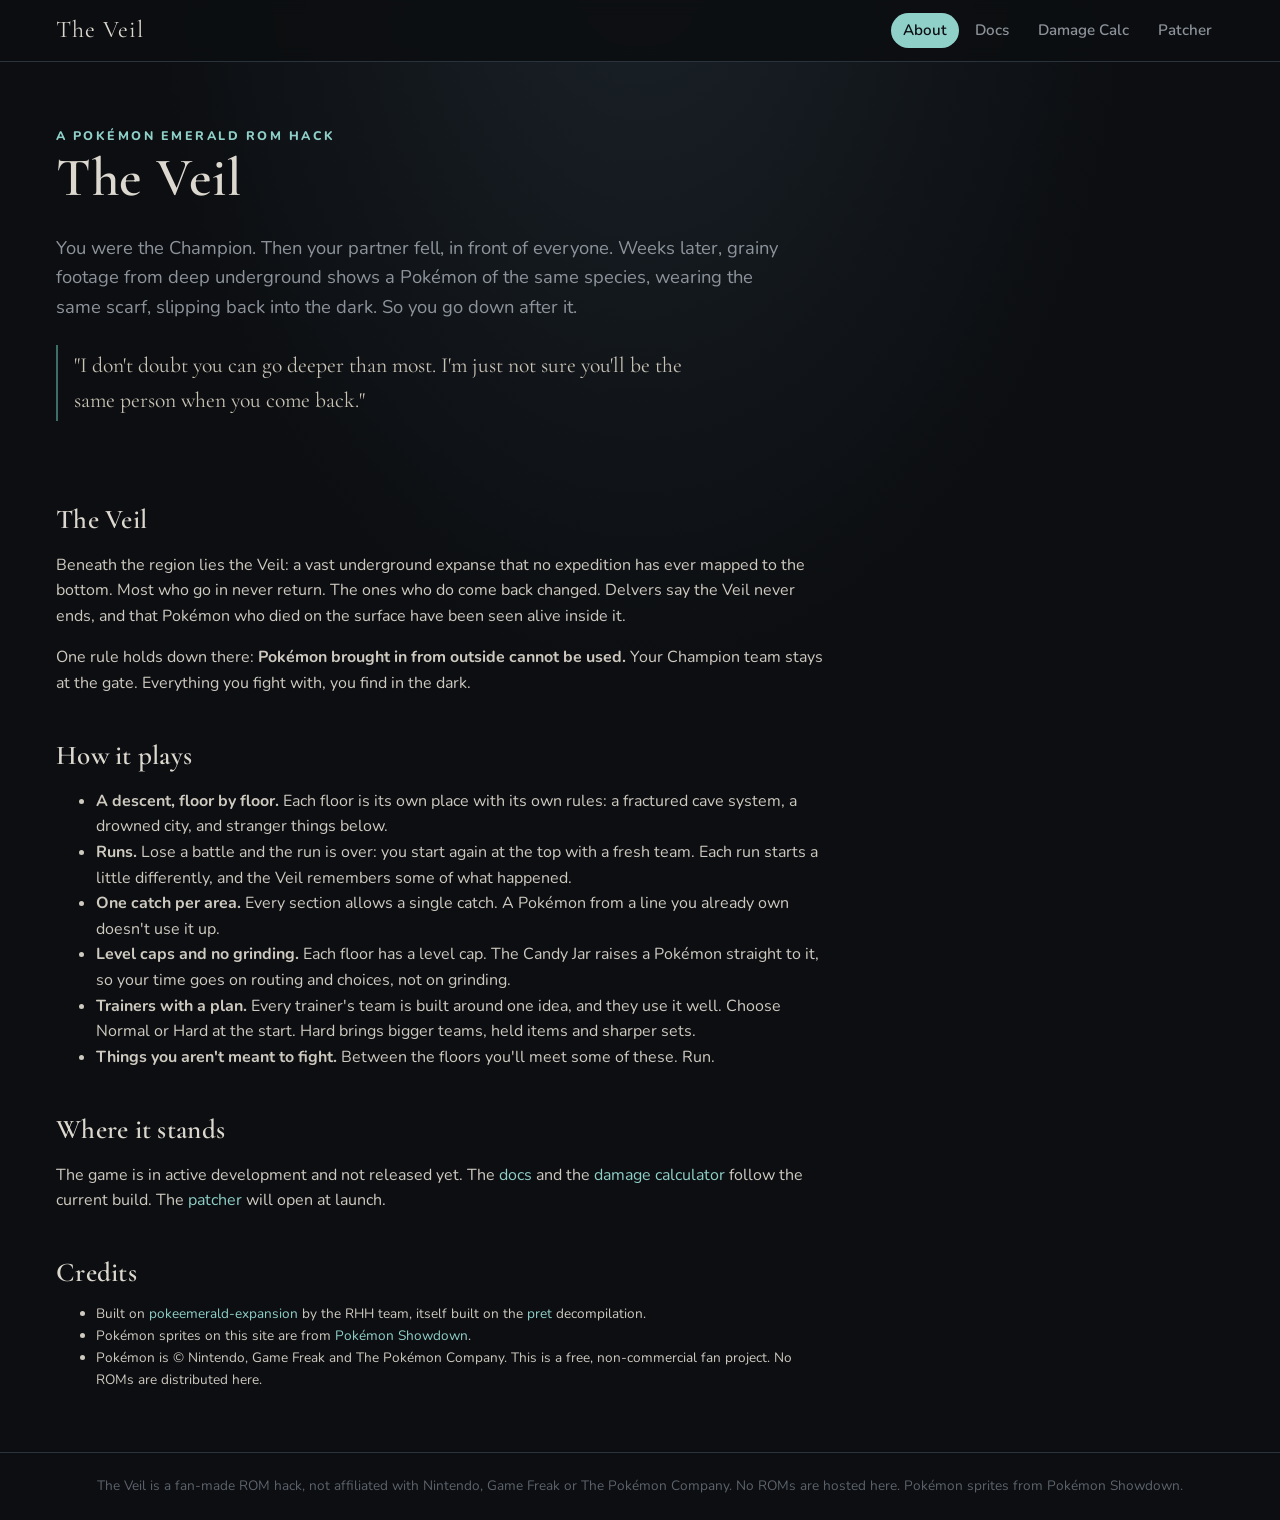
==== index.html @ f018500e "The Veil website: About, Docs, damage calculator, patcher (coming soon) A static site (no build step" ====
<!doctype html>
<html lang="en">
<head>
  <meta charset="utf-8">
  <meta name="viewport" content="width=device-width, initial-scale=1">
  <title>{title} - About</title>
  <meta name="description" content="A Pokémon Emerald ROM hack: a fallen Champion descends into the Veil.">
  <link rel="preconnect" href="https://fonts.googleapis.com">
  <link rel="preconnect" href="https://fonts.gstatic.com" crossorigin>
  <link href="https://fonts.googleapis.com/css2?family=Cormorant+Garamond:wght@500;600&family=JetBrains+Mono&family=Nunito:wght@400;600;700;800&display=swap" rel="stylesheet">
  <link rel="stylesheet" href="assets/style.css">
  <script src="assets/site.js" defer></script>
</head>
<body>
<main>
  <section class="hero">
    <div class="kicker">A Pokémon Emerald ROM hack</div>
    <h1 data-title>The Veil</h1>
    <p class="lead">You were the Champion. Then your partner fell, in front of everyone. Weeks later, grainy footage
      from deep underground shows a Pokémon of the same species, wearing the same scarf, slipping back into the
      dark. So you go down after it.</p>
    <p class="quote">"I don't doubt you can go deeper than most. I'm just not sure you'll be the same person when you
      come back."</p>
  </section>

  <div class="prose">
    <h2>The Veil</h2>
    <p>Beneath the region lies the Veil: a vast underground expanse that no expedition has ever mapped to the bottom.
      Most who go in never return. The ones who do come back changed. Delvers say the Veil never ends, and that
      Pokémon who died on the surface have been seen alive inside it.</p>
    <p>One rule holds down there: <strong>Pokémon brought in from outside cannot be used.</strong> Your Champion
      team stays at the gate. Everything you fight with, you find in the dark.</p>

    <h2>How it plays</h2>
    <ul>
      <li><strong>A descent, floor by floor.</strong> Each floor is its own place with its own rules: a fractured
        cave system, a drowned city, and stranger things below.</li>
      <li><strong>Runs.</strong> Lose a battle and the run is over: you start again at the top with a fresh
        team. Each run starts a little differently, and the Veil remembers some of what happened.</li>
      <li><strong>One catch per area.</strong> Every section allows a single catch. A Pokémon from a line you
        already own doesn't use it up.</li>
      <li><strong>Level caps and no grinding.</strong> Each floor has a level cap. The Candy Jar raises a Pokémon
        straight to it, so your time goes on routing and choices, not on grinding.</li>
      <li><strong>Trainers with a plan.</strong> Every trainer's team is built around one idea, and they use it
        well. Choose Normal or Hard at the start. Hard brings bigger teams, held items and sharper sets.</li>
      <li><strong>Things you aren't meant to fight.</strong> Between the floors you'll meet some of these. Run.</li>
    </ul>

    <h2>Where it stands</h2>
    <p>The game is in active development and not released yet. The <a href="docs.html">docs</a> and the
      <a href="calc.html">damage calculator</a> follow the current build. The <a href="patcher.html">patcher</a>
      will open at launch.</p>

    <h2>Credits</h2>
    <ul class="small">
      <li>Built on <a href="https://github.com/rh-hideout/pokeemerald-expansion">pokeemerald-expansion</a> by
        the RHH team, itself built on the <a href="https://github.com/pret/pokeemerald">pret</a> decompilation.</li>
      <li>Pokémon sprites on this site are from <a href="https://play.pokemonshowdown.com">Pokémon Showdown</a>.</li>
      <li>Pokémon is © Nintendo, Game Freak and The Pokémon Company. This is a free, non-commercial fan project.
        No ROMs are distributed here.</li>
    </ul>
  </div>
</main>
</body>
</html>
---- assets/style.css ----
/* The Veil - site styles. One dark theme: the game lives underground. */
:root {
  --bg: #0c0e11;
  --bg-2: #12161b;
  --panel: #171c22;
  --panel-2: #1d232b;
  --line: #2a323c;
  --text: #dcd8cf;
  --muted: #8d939b;
  --faint: #5c636c;
  --accent: #8fd0c9;
  --accent-dim: #3e6e6a;
  --gold: #d7b46a;
  --bad: #d77a6f;
  --good: #8fc98b;
  --radius: 10px;
  --font: "Nunito", system-ui, -apple-system, "Segoe UI", sans-serif;
  --display: "Cormorant Garamond", Georgia, serif;
  --mono: "JetBrains Mono", ui-monospace, Consolas, monospace;
  color-scheme: dark;
}

* { box-sizing: border-box; }
html { -webkit-text-size-adjust: 100%; }
body {
  margin: 0;
  background: radial-gradient(ellipse at 50% -10%, #1a2229 0%, var(--bg) 55%) fixed, var(--bg);
  color: var(--text);
  font: 16px/1.6 var(--font);
  min-height: 100vh;
  display: flex;
  flex-direction: column;
}
a { color: var(--accent); text-decoration: none; }
a:hover { text-decoration: underline; }
h1, h2, h3 { font-family: var(--display); font-weight: 600; letter-spacing: .01em; line-height: 1.2; }
h1 { font-size: clamp(2.2rem, 6vw, 3.4rem); margin: 0 0 .4em; }
h2 { font-size: 1.7rem; margin: 1.6em 0 .5em; }
h3 { font-size: 1.25rem; margin: 1.2em 0 .4em; }
code, .mono { font-family: var(--mono); font-size: .9em; }
hr { border: 0; border-top: 1px solid var(--line); margin: 2rem 0; }

/* ------------------------------------------------------------------ header / nav / footer */
.site-header {
  position: sticky; top: 0; z-index: 20;
  background: rgba(12, 14, 17, .88);
  backdrop-filter: blur(8px);
  border-bottom: 1px solid var(--line);
}
.site-header .inner {
  max-width: 1200px; margin: 0 auto; padding: .7rem 16px;
  display: flex; align-items: center; gap: 1.2rem; flex-wrap: wrap;
}
.brand { font-family: var(--display); font-size: 1.5rem; color: var(--text); letter-spacing: .04em; }
.brand:hover { text-decoration: none; color: var(--accent); }
.nav { display: flex; gap: .3rem; flex-wrap: wrap; margin-left: auto; }
.nav a {
  color: var(--muted); padding: .35rem .75rem; border-radius: 999px; font-weight: 600; font-size: .95rem;
}
.nav a:hover { color: var(--text); background: var(--panel); text-decoration: none; }
.nav a.active { color: var(--bg); background: var(--accent); }
main { flex: 1; width: 100%; max-width: 1200px; margin: 0 auto; padding: 1.5rem 16px 3rem; }
.site-footer {
  border-top: 1px solid var(--line); color: var(--faint); font-size: .85rem;
  padding: 1.4rem 16px; text-align: center;
}

/* ------------------------------------------------------------------ building blocks */
.panel {
  background: var(--panel); border: 1px solid var(--line); border-radius: var(--radius); padding: 1rem 1.1rem;
}
.muted { color: var(--muted); }
.plus { color: var(--good); } .minus { color: var(--bad); }
.small { font-size: .85rem; }
.lead { font-size: 1.15rem; color: var(--muted); max-width: 46rem; }
.prose { max-width: 48rem; }
.prose p, .prose li { color: #cfcac0; }
.grid { display: grid; gap: 1rem; }
.grid.cards { grid-template-columns: repeat(auto-fill, minmax(260px, 1fr)); }
.pill {
  display: inline-block; padding: .1rem .55rem; border-radius: 999px; font-size: .78rem; font-weight: 700;
  background: var(--panel-2); color: var(--muted); border: 1px solid var(--line);
}
.btn, button, select, input {
  font: inherit; color: var(--text); background: var(--panel-2); border: 1px solid var(--line);
  border-radius: 8px; padding: .45rem .7rem;
}
button, .btn { cursor: pointer; font-weight: 600; }
button:hover, .btn:hover { border-color: var(--accent-dim); text-decoration: none; }
button.primary, .btn.primary { background: var(--accent); color: var(--bg); border-color: var(--accent); }
button:disabled { opacity: .45; cursor: not-allowed; }
input[type=number] { width: 4.5rem; }
input:focus, select:focus, button:focus-visible { outline: 2px solid var(--accent-dim); outline-offset: 1px; }
label { font-size: .85rem; color: var(--muted); }

/* tabs */
.tabs { display: flex; gap: .4rem; flex-wrap: wrap; border-bottom: 1px solid var(--line); margin-bottom: 1.2rem; }
.tabs button {
  border: 0; border-bottom: 2px solid transparent; border-radius: 0; background: none; color: var(--muted);
  padding: .6rem .9rem;
}
.tabs button.on { color: var(--text); border-bottom-color: var(--accent); }
.seg { display: inline-flex; border: 1px solid var(--line); border-radius: 999px; overflow: hidden; }
.seg button { border: 0; border-radius: 0; background: none; color: var(--muted); padding: .35rem .9rem; }
.seg button.on { background: var(--accent); color: var(--bg); }
.toolbar { display: flex; gap: .8rem; align-items: center; flex-wrap: wrap; margin: 0 0 1rem; }

/* spoiler gate */
.gate {
  border: 1px dashed var(--line); border-radius: var(--radius); padding: 2rem 1rem; text-align: center;
  color: var(--muted);
}
.gate strong { color: var(--text); }

/* tables */
.table-wrap { overflow-x: auto; }
table { border-collapse: collapse; width: 100%; font-size: .92rem; }
th, td { text-align: left; padding: .4rem .55rem; border-bottom: 1px solid var(--line); vertical-align: top; }
th { color: var(--gold); font-weight: 700; font-size: .8rem; text-transform: uppercase; letter-spacing: .05em; }
tr:last-child td { border-bottom: 0; }
td.num, th.num { text-align: right; font-variant-numeric: tabular-nums; }

/* types */
.type {
  display: inline-block; min-width: 4.4em; text-align: center; padding: .05rem .4rem; border-radius: 5px;
  font-size: .72rem; font-weight: 800; letter-spacing: .04em; color: #111; text-transform: uppercase;
}
.t-NORMAL{background:#a8a77a}.t-FIRE{background:#ee8130}.t-WATER{background:#6390f0}.t-ELECTRIC{background:#f7d02c}
.t-GRASS{background:#7ac74c}.t-ICE{background:#96d9d6}.t-FIGHTING{background:#c22e28;color:#fff}
.t-POISON{background:#a33ea1;color:#fff}.t-GROUND{background:#e2bf65}.t-FLYING{background:#a98ff3}
.t-PSYCHIC{background:#f95587}.t-BUG{background:#a6b91a}.t-ROCK{background:#b6a136}.t-GHOST{background:#735797;color:#fff}
.t-DRAGON{background:#6f35fc;color:#fff}.t-DARK{background:#705746;color:#fff}.t-STEEL{background:#b7b7ce}
.t-FAIRY{background:#d685ad}.t-STELLAR{background:#40b5a5}.t-MYSTERY{background:#68a090}

/* trainer cards */
.place { margin: 1.6rem 0 .6rem; color: var(--gold); font-family: var(--display); font-size: 1.35rem; }
.trainer { margin-bottom: 1rem; }
.trainer-head { display: flex; align-items: baseline; gap: .6rem; flex-wrap: wrap; margin-bottom: .6rem; }
.trainer-head h3 { margin: 0; }
.team { display: grid; grid-template-columns: repeat(auto-fill, minmax(190px, 1fr)); gap: .6rem; }
.mon {
  background: var(--panel-2); border: 1px solid var(--line); border-radius: 8px; padding: .55rem .65rem;
  font-size: .86rem; position: relative;
}
.mon.added { border-color: var(--accent-dim); }
.mon .top { display: flex; gap: .5rem; align-items: center; }
.mon img { width: 48px; height: 48px; image-rendering: pixelated; flex: none; }
.mon .name { font-weight: 800; }
.mon ul { list-style: none; padding: 0; margin: .35rem 0 0; }
.mon li { display: flex; gap: .35rem; align-items: center; }
.mon .meta { color: var(--muted); font-size: .8rem; }
.mon .calc-link { position: absolute; top: .45rem; right: .55rem; font-size: .75rem; }

/* hero */
.hero { padding: 2.5rem 0 1rem; }
.hero .kicker { color: var(--accent); font-weight: 800; letter-spacing: .2em; text-transform: uppercase; font-size: .78rem; }
.quote {
  font-family: var(--display); font-size: 1.35rem; color: #c9c3b6; border-left: 2px solid var(--accent-dim);
  padding: .2rem 0 .2rem 1rem; margin: 1.5rem 0; max-width: 40rem;
}

/* calculator */
.calc { display: grid; grid-template-columns: 1fr; gap: 1rem; }
.calc > section { min-width: 0; }
.side select, .side input:not([type=checkbox]) { max-width: 100%; }
.side .row > select { min-width: 0; }
@media (min-width: 980px) { .calc { grid-template-columns: 1fr 1.15fr 1fr; } .calc .results { order: 0; } }
.side h2 { margin-top: 0; font-size: 1.35rem; }
.row { display: flex; gap: .5rem; align-items: center; flex-wrap: wrap; margin: .35rem 0; }
.row > label { min-width: 4.5rem; }
.field-grid { display: grid; grid-template-columns: repeat(auto-fill, minmax(150px, 1fr)); gap: .5rem; }
.stats { display: grid; grid-template-columns: 3.2rem 2.6rem 3.4rem 4rem 3rem; gap: .25rem .4rem; align-items: center; font-size: .85rem; }
.stats .h { color: var(--gold); font-size: .72rem; font-weight: 800; text-transform: uppercase; }
.stats input { width: 3.4rem; padding: .25rem .35rem; }
.stats select { padding: .25rem .2rem; }
.stats .plus { color: var(--good); } .stats .minus { color: var(--bad); }
.moves select { width: 100%; }
.result {
  display: block; width: 100%; text-align: left; background: var(--panel-2); border: 1px solid var(--line);
  border-radius: 8px; padding: .5rem .7rem; margin: .35rem 0; cursor: pointer; font-weight: 400;
}
.result.on { border-color: var(--accent); }
.result .mv { font-weight: 800; }
.result .pct { float: right; font-variant-numeric: tabular-nums; color: var(--accent); font-weight: 700; }
.result .ko { display: block; color: var(--muted); font-size: .82rem; }
.desc { font-family: var(--mono); font-size: .8rem; background: var(--bg-2); border: 1px solid var(--line); border-radius: 8px; padding: .6rem .7rem; white-space: pre-wrap; }
.hpbar { height: 6px; border-radius: 3px; background: var(--line); overflow: hidden; margin-top: .3rem; }
.hpbar span { display: block; height: 100%; background: var(--good); }
.sprite-lg { width: 96px; height: 96px; image-rendering: pixelated; }
.picker { max-height: 340px; overflow: auto; }

/* patcher */
.soon {
  text-align: center; padding: 3.5rem 1rem; border: 1px dashed var(--line); border-radius: var(--radius);
}
.soon .big { font-family: var(--display); font-size: 2.4rem; color: var(--accent); }

@media (max-width: 600px) {
  body { font-size: 15px; }
  .nav { margin-left: 0; }
  .stats { grid-template-columns: 2.8rem 2.4rem 3rem 3.6rem 2.6rem; }
}
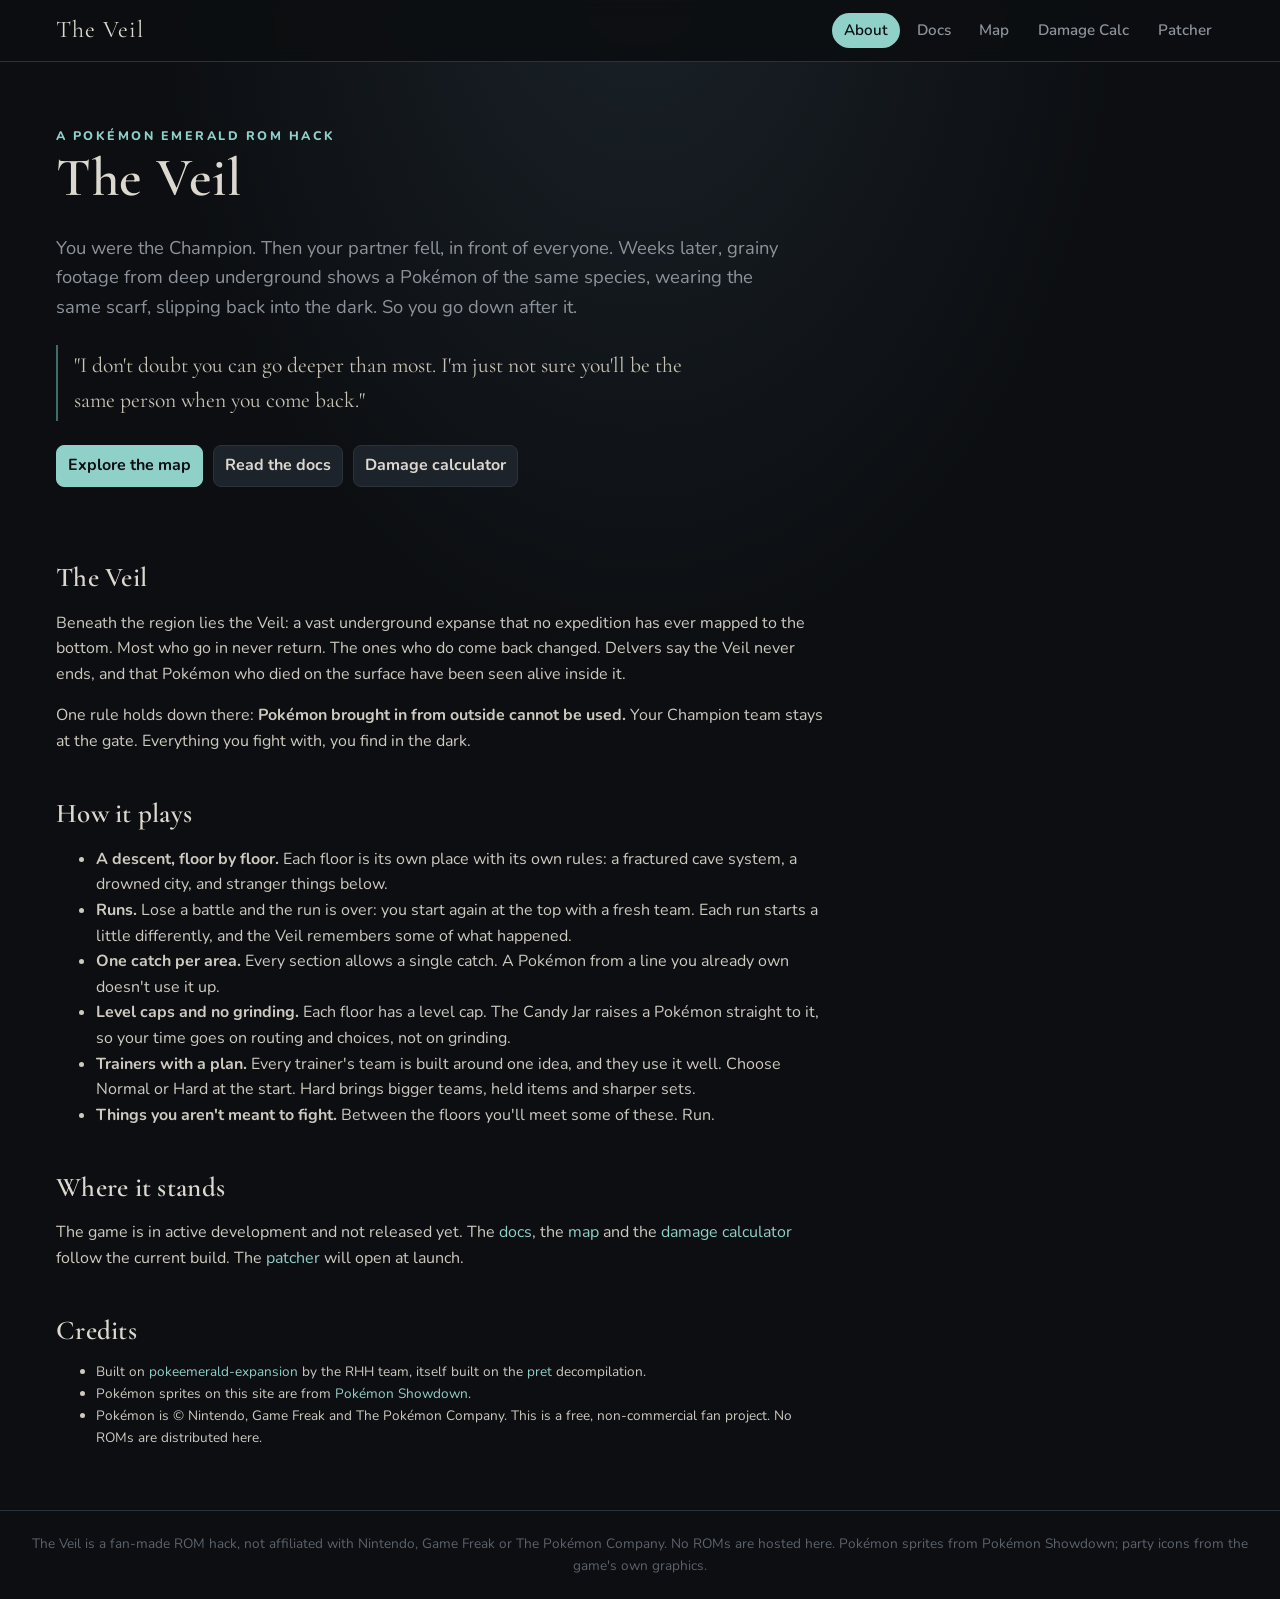
==== commit daef7169: "Map: click anything to see what it is; "Explore the map" on the About page; updates reach kept copie" ====
--- a/index.html
+++ b/index.html
@@ -8,8 +8,8 @@
   <link rel="preconnect" href="https://fonts.googleapis.com">
   <link rel="preconnect" href="https://fonts.gstatic.com" crossorigin>
   <link href="https://fonts.googleapis.com/css2?family=Cormorant+Garamond:wght@500;600&family=JetBrains+Mono&family=Nunito:wght@400;600;700;800&display=swap" rel="stylesheet">
-  <link rel="stylesheet" href="assets/style.css">
-  <script src="assets/site.js" defer></script>
+  <link rel="stylesheet" href="assets/style.css?v=202610291513">
+  <script src="assets/site.js?v=202610291513" defer></script>
 </head>
 <body>
 <main>
@@ -21,6 +21,11 @@
       dark. So you go down after it.</p>
     <p class="quote">"I don't doubt you can go deeper than most. I'm just not sure you'll be the same person when you
       come back."</p>
+    <p class="hero-links">
+      <a class="btn btn-primary" href="map.html">Explore the map</a>
+      <a class="btn" href="docs.html">Read the docs</a>
+      <a class="btn" href="calc.html">Damage calculator</a>
+    </p>
   </section>
 
   <div class="prose">
@@ -47,8 +52,8 @@
     </ul>
 
     <h2>Where it stands</h2>
-    <p>The game is in active development and not released yet. The <a href="docs.html">docs</a> and the
-      <a href="calc.html">damage calculator</a> follow the current build. The <a href="patcher.html">patcher</a>
+    <p>The game is in active development and not released yet. The <a href="docs.html">docs</a>, the
+      <a href="map.html">map</a> and the <a href="calc.html">damage calculator</a> follow the current build. The <a href="patcher.html">patcher</a>
       will open at launch.</p>
 
     <h2>Credits</h2>
--- a/assets/style.css
+++ b/assets/style.css
@@ -42,7 +42,7 @@
 
 /* ------------------------------------------------------------------ header / nav / footer */
 .site-header {
-  position: sticky; top: 0; z-index: 20;
+  position: sticky; top: env(safe-area-inset-top, 0px); z-index: 20;
   background: rgba(12, 14, 17, .88);
   backdrop-filter: blur(8px);
   border-bottom: 1px solid var(--line);
@@ -159,35 +159,118 @@
   padding: .2rem 0 .2rem 1rem; margin: 1.5rem 0; max-width: 40rem;
 }
 
-/* calculator */
-.calc { display: grid; grid-template-columns: 1fr; gap: 1rem; }
-.calc > section { min-width: 0; }
-.side select, .side input:not([type=checkbox]) { max-width: 100%; }
-.side .row > select { min-width: 0; }
-@media (min-width: 980px) { .calc { grid-template-columns: 1fr 1.15fr 1fr; } .calc .results { order: 0; } }
-.side h2 { margin-top: 0; font-size: 1.35rem; }
 .row { display: flex; gap: .5rem; align-items: center; flex-wrap: wrap; margin: .35rem 0; }
-.row > label { min-width: 4.5rem; }
-.field-grid { display: grid; grid-template-columns: repeat(auto-fill, minmax(150px, 1fr)); gap: .5rem; }
-.stats { display: grid; grid-template-columns: 3.2rem 2.6rem 3.4rem 4rem 3rem; gap: .25rem .4rem; align-items: center; font-size: .85rem; }
-.stats .h { color: var(--gold); font-size: .72rem; font-weight: 800; text-transform: uppercase; }
-.stats input { width: 3.4rem; padding: .25rem .35rem; }
-.stats select { padding: .25rem .2rem; }
-.stats .plus { color: var(--good); } .stats .minus { color: var(--bad); }
-.moves select { width: 100%; }
-.result {
-  display: block; width: 100%; text-align: left; background: var(--panel-2); border: 1px solid var(--line);
-  border-radius: 8px; padding: .5rem .7rem; margin: .35rem 0; cursor: pointer; font-weight: 400;
-}
-.result.on { border-color: var(--accent); }
-.result .mv { font-weight: 800; }
-.result .pct { float: right; font-variant-numeric: tabular-nums; color: var(--accent); font-weight: 700; }
-.result .ko { display: block; color: var(--muted); font-size: .82rem; }
-.desc { font-family: var(--mono); font-size: .8rem; background: var(--bg-2); border: 1px solid var(--line); border-radius: 8px; padding: .6rem .7rem; white-space: pre-wrap; }
-.hpbar { height: 6px; border-radius: 3px; background: var(--line); overflow: hidden; margin-top: .3rem; }
+.hpbar { height: 6px; border-radius: 3px; background: var(--line); overflow: hidden; margin: .35rem 0; }
 .hpbar span { display: block; height: 100%; background: var(--good); }
-.sprite-lg { width: 96px; height: 96px; image-rendering: pixelated; }
-.picker { max-height: 340px; overflow: auto; }
+
+/* calculator: Showdown's layout - Pokémon 1 | moves, results, field | Pokémon 2, the chosen result across the top */
+.sc-main { max-width: 1400px; padding-top: 1rem; font-size: 14px; }
+.sc-main input, .sc-main select, .sc-main button { font-size: 13px; padding: .25rem .4rem; border-radius: 6px; }
+.sc-main input, .sc-main select { min-width: 0; max-width: 100%; }
+.sc-result {
+  position: sticky; top: calc(env(safe-area-inset-top, 0px) + 3.3rem); z-index: 10;
+  background: var(--panel); border: 1px solid var(--accent-dim); border-radius: var(--radius);
+  padding: .7rem .9rem; margin-bottom: .9rem; box-shadow: 0 6px 18px rgba(0, 0, 0, .35);
+}
+.sc-result-main { font-weight: 700; line-height: 1.45; }
+.sc-result-rolls { font-family: var(--mono); font-size: 12px; color: var(--muted); white-space: pre-wrap; margin-top: .3rem; }
+.sc { display: grid; gap: .9rem; grid-template-columns: 1fr; align-items: start; }
+.sc > section, .sc > .sc-col { min-width: 0; }
+.sc-col { display: flex; flex-direction: column; gap: .9rem; min-width: 0; }
+
+/* party icons (the game's own menu icons, assets/icons.png: 32 x 32 a Pokémon, 32 to a row - build_site_data.py),
+   the save's party and boxes, the area finder */
+.sc-icon {
+  display: inline-block; width: 32px; height: 32px; flex: none; image-rendering: pixelated;
+  background-image: url("icons.png"); background-repeat: no-repeat;
+}
+.sc-grid { grid-template-columns: repeat(6, 36px) !important; }
+.sc-io textarea { width: 100%; min-height: 9rem; font-family: var(--mono); font-size: 12px; resize: vertical; }
+.sc-io .sc-btns { display: flex; gap: .3rem; flex-wrap: wrap; margin-top: .35rem; }
+.sc-io .sc-msg { font-size: 12px; margin-top: .3rem; }
+.sc-ibtn {
+  padding: 1px !important; border-radius: 6px !important; background: var(--panel-2); border: 1px solid transparent;
+  line-height: 0; cursor: pointer;
+}
+.sc-ibtn:hover, .sc-ibtn:focus-visible { border-color: var(--accent-dim); }
+.sc-ibtn.on { border-color: var(--accent); background: var(--accent-dim); }
+.sc-ibtn.empty { opacity: .25; cursor: default; }
+.sc-ibtn[draggable="true"] { cursor: grab; }
+.sc-ibtn.dragging { opacity: .4; }
+.sc-ibtn.over { border-color: var(--accent); opacity: 1; background: var(--accent-dim); }
+.sc-hint { font-weight: 400; color: var(--faint); }
+.sc-icons { display: flex; flex-wrap: wrap; gap: 3px; }
+.sc-grid { display: grid; grid-template-columns: repeat(6, 44px); gap: 3px; }
+.sc-team .sc-row2 { display: flex; gap: .4rem; align-items: center; flex-wrap: wrap; margin: .35rem 0; }
+.sc-team select { padding: .25rem .4rem; font-size: 13px; }
+.sc-drop {
+  border: 1px dashed var(--line); border-radius: 8px; padding: .7rem; text-align: center; color: var(--muted);
+  font-size: 12.5px; cursor: pointer;
+}
+.sc-drop:hover, .sc-drop.over { border-color: var(--accent); color: var(--text); }
+.sc-trainer { border-top: 1px solid var(--line); padding: .4rem 0 .3rem; }
+.sc-trainer:first-child { border-top: 0; }
+.sc-trainer.on .sc-tname { color: var(--accent); }
+.sc-tname { font-size: 13px; font-weight: 700; margin-bottom: .2rem; }
+.sc-tname .muted { font-weight: 400; }
+.sc-area-list { max-height: 21rem; overflow-y: auto; padding-right: .2rem; }
+.sc-dropveil {
+  position: fixed; inset: 0; z-index: 50; background: rgba(12, 14, 17, .82); display: grid; place-items: center;
+  border: 3px dashed var(--accent); color: var(--accent); font-size: 1.3rem; font-weight: 800;
+}
+.sc-dropveil[hidden] { display: none; }
+@media (min-width: 1100px) { .sc { grid-template-columns: minmax(0, 1fr) minmax(0, 1.05fr) minmax(0, 1fr); } }
+@media (min-width: 700px) and (max-width: 1099px) {
+  .sc { grid-template-columns: 1fr 1fr; }
+  .sc-mid { grid-column: 1 / -1; order: -1; }
+}
+.sc-panel { background: var(--panel); border: 1px solid var(--line); border-radius: var(--radius); padding: .7rem .8rem; }
+.sc-panel-head { display: flex; justify-content: space-between; align-items: baseline; }
+.sc-panel-head-r { justify-content: flex-end; margin-bottom: -.2rem; }
+.sc-h { color: var(--gold); font-weight: 800; font-size: .78rem; text-transform: uppercase; letter-spacing: .06em; margin-bottom: .35rem; }
+.sc-sub { color: var(--muted); font-weight: 700; font-size: .78rem; margin-bottom: .25rem; }
+.sc-pick { display: flex; gap: .5rem; align-items: center; margin-bottom: .4rem; }
+.sc-sprite { width: 56px; height: 56px; image-rendering: pixelated; flex: none; }
+.sc-set { flex: 1; font-weight: 700; }
+.sc-row { display: grid; grid-template-columns: 5.6rem minmax(0, 1fr); gap: .4rem; align-items: center; margin: .22rem 0; }
+.sc-l { color: var(--muted); font-size: 12px; }
+.sc-v { display: flex; gap: .3rem; align-items: center; flex-wrap: wrap; min-width: 0; }
+.sc-v > select { flex: 1; }
+.sc-num { width: 3.6rem; }
+.sc-caps { display: inline-flex; gap: .2rem; flex-wrap: wrap; }
+.sc-mini { padding: .1rem .35rem !important; font-size: 11px !important; color: var(--muted); }
+.sc-mini.on { color: var(--bg); background: var(--accent); border-color: var(--accent); }
+.sc-stats {
+  display: grid; grid-template-columns: 2.6rem 2.4rem 3.6rem 2.8rem minmax(0, 3.6rem); gap: .2rem .4rem;
+  align-items: center; margin: .5rem 0; font-variant-numeric: tabular-nums;
+}
+.sc-th { color: var(--faint); font-size: 11px; font-weight: 700; }
+.sc-stat { font-weight: 700; font-size: 12px; }
+.sc-base { color: var(--muted); }
+.sc-final { text-align: right; }
+.sc-boost { padding: .15rem .2rem !important; }
+.sc-desc { color: var(--muted); font-size: 12px; margin: -.1rem 0 .3rem 6rem; }
+.sc-flags { display: flex; gap: .6rem; flex-wrap: wrap; margin: .3rem 0; }
+.sc-check { font-size: 12px; color: var(--text); display: inline-flex; align-items: center; gap: .3rem; margin: .15rem 0; }
+.sc-move { display: grid; grid-template-columns: minmax(0, 1fr) 3.2rem 5.2rem 5.2rem auto; gap: .3rem; align-items: center; margin: .25rem 0; }
+.sc-move .sc-hits { grid-column: 1 / -1; justify-self: start; }
+.sc-mvname { font-weight: 700; }
+.sc-crit { font-size: 11px; color: var(--muted); display: inline-flex; gap: .2rem; align-items: center; }
+.sc-movelists { display: grid; grid-template-columns: 1fr 1fr; gap: .7rem; }
+.sc-res {
+  display: flex; justify-content: space-between; gap: .4rem; width: 100%; text-align: left; margin: .25rem 0;
+  background: var(--panel-2); font-weight: 600; padding: .4rem .55rem !important;
+}
+.sc-res.on { background: var(--accent); color: var(--bg); border-color: var(--accent); }
+.sc-res-pct { font-variant-numeric: tabular-nums; font-weight: 700; white-space: nowrap; }
+.sc-note { color: var(--faint); font-size: 12px; margin: .4rem 0 .8rem; }
+.sc-box { background: var(--panel); border: 1px solid var(--line); border-radius: var(--radius); padding: .7rem .8rem; }
+.sc-btnrow { display: grid; grid-template-columns: 4.2rem minmax(0, 1fr); gap: .4rem; align-items: center; margin: .3rem 0; }
+.sc-btnrow > span { color: var(--muted); font-size: 12px; }
+.sc-seg { flex-wrap: wrap; border-radius: 8px; }
+.sc-seg button { padding: .2rem .55rem !important; border-radius: 0 !important; }
+.sc-sides { display: grid; grid-template-columns: 1fr 1fr; gap: .6rem; margin-top: .5rem; }
+.sc-sides > div { display: flex; flex-direction: column; }
 
 /* patcher */
 .soon {
@@ -198,5 +281,68 @@
 @media (max-width: 600px) {
   body { font-size: 15px; }
   .nav { margin-left: 0; }
-  .stats { grid-template-columns: 2.8rem 2.4rem 3rem 3.6rem 2.6rem; }
-}
+  .site-header { position: static; }
+  .sc-result { top: env(safe-area-inset-top, 0px); }
+  .sc-move { grid-template-columns: minmax(0, 1fr) 3rem 4.6rem; }
+  .sc-move .sc-mvcat { grid-column: 1 / 2; }
+  .sc-movelists { grid-template-columns: 1fr; }
+}
+
+/* ------------------------------------------------------------------ the map page (map.js) */
+.hero-links { display: flex; gap: .6rem; flex-wrap: wrap; margin-top: 1.4rem; }
+.hero-links .btn { text-decoration: none; font-weight: 700; }
+.btn-primary { background: var(--accent); color: var(--bg); border-color: var(--accent); }
+.btn-primary:hover { filter: brightness(1.08); }
+.mp-main { max-width: 1400px; }
+.mp-tools select { max-width: 100%; }
+.mp-tools .seg { flex-wrap: wrap; border-radius: 12px; }
+.mp-tools .seg button { white-space: nowrap; }
+.mp-toggles { display: inline-flex; gap: .7rem; flex-wrap: wrap; }
+.mp { display: grid; gap: .9rem; grid-template-columns: minmax(0, 1fr); align-items: start; }
+@media (min-width: 1000px) { .mp { grid-template-columns: minmax(0, 1fr) 22rem; } }
+.mp-view {
+  overflow: auto; max-height: 78vh; background: #000; border: 1px solid var(--line); border-radius: var(--radius);
+  overscroll-behavior: contain;
+}
+.mp-stage { position: relative; margin: 0 auto; cursor: pointer; }
+.mp-cursor { position: absolute; border: 2px solid rgba(255, 255, 255, .85); border-radius: 3px; pointer-events: none; box-sizing: border-box; }
+.mp-cursor.on { border-color: var(--accent); box-shadow: 0 0 0 2px rgba(0, 0, 0, .5); }
+.mp-says { font-style: italic; color: var(--text); }
+.mp-key.person { background: #e8e2d6; }
+.mp-key.sign { background: #a8794f; }
+.mp-key.exit { background: #6fa0e0; }
+.mp-key.spot { background: var(--faint); }
+.mp-img { display: block; image-rendering: pixelated; max-width: none; }
+.mp-side { display: flex; flex-direction: column; gap: .9rem; min-width: 0; }
+.mp-pin {
+  position: absolute; width: 16px; height: 16px; padding: 0 !important; border-radius: 50% !important;
+  transform: translate(-50%, -50%); border: 2px solid #0c0e11 !important; cursor: pointer;
+  box-shadow: 0 0 0 1px rgba(255, 255, 255, .55), 0 2px 6px rgba(0, 0, 0, .6);
+}
+.mp-pin:hover, .mp-pin:focus-visible { transform: translate(-50%, -50%) scale(1.35); z-index: 2; }
+.mp-pin.on { transform: translate(-50%, -50%) scale(1.5); z-index: 3; box-shadow: 0 0 0 3px var(--text), 0 2px 8px rgba(0, 0, 0, .7); }
+.mp-pin.trainer, .mp-key.trainer { background: #e0675a; }
+.mp-pin.item, .mp-key.item { background: var(--gold); }
+.mp-pin.hidden, .mp-key.hidden { background: #b48ce6; }
+.mp-pin.trade, .mp-key.trade { background: var(--accent); }
+.mp-key { display: inline-block; width: 10px; height: 10px; border-radius: 50%; margin-right: .35rem; flex: none; vertical-align: middle; }
+.mp-legend { display: flex; flex-wrap: wrap; gap: .4rem .9rem; color: var(--muted); }
+.mp-team { display: flex; flex-direction: column; gap: .2rem; margin: .5rem 0 .6rem; }
+.mp-mon {
+  display: grid; grid-template-columns: 32px minmax(0, 1fr); column-gap: .45rem; align-items: center; padding: .2rem .3rem;
+  border-radius: 8px; color: var(--text); text-decoration: none;
+}
+.mp-mon:hover { background: var(--panel-2); }
+.mp-mon .sc-icon { grid-row: span 2; }
+.mp-mon-name { font-size: 13px; }
+.mp-mon-moves { font-size: 11.5px; }
+.mp-calc { display: inline-block; text-decoration: none; font-size: 13px; }
+.mp-row {
+  display: flex; align-items: center; width: 100%; text-align: left; font-size: 13px; padding: .25rem .4rem !important;
+  border: 0 !important; background: none !important; border-radius: 6px !important; color: var(--text);
+}
+button.mp-row:hover, .mp-row.on { background: var(--panel-2) !important; }
+.mp-row.static { color: var(--muted); }
+#mp-list { max-height: 30rem; overflow-y: auto; }
+.mp-others { margin-bottom: .6rem; }
+.mp-others .seg button { font-size: 12px; }
